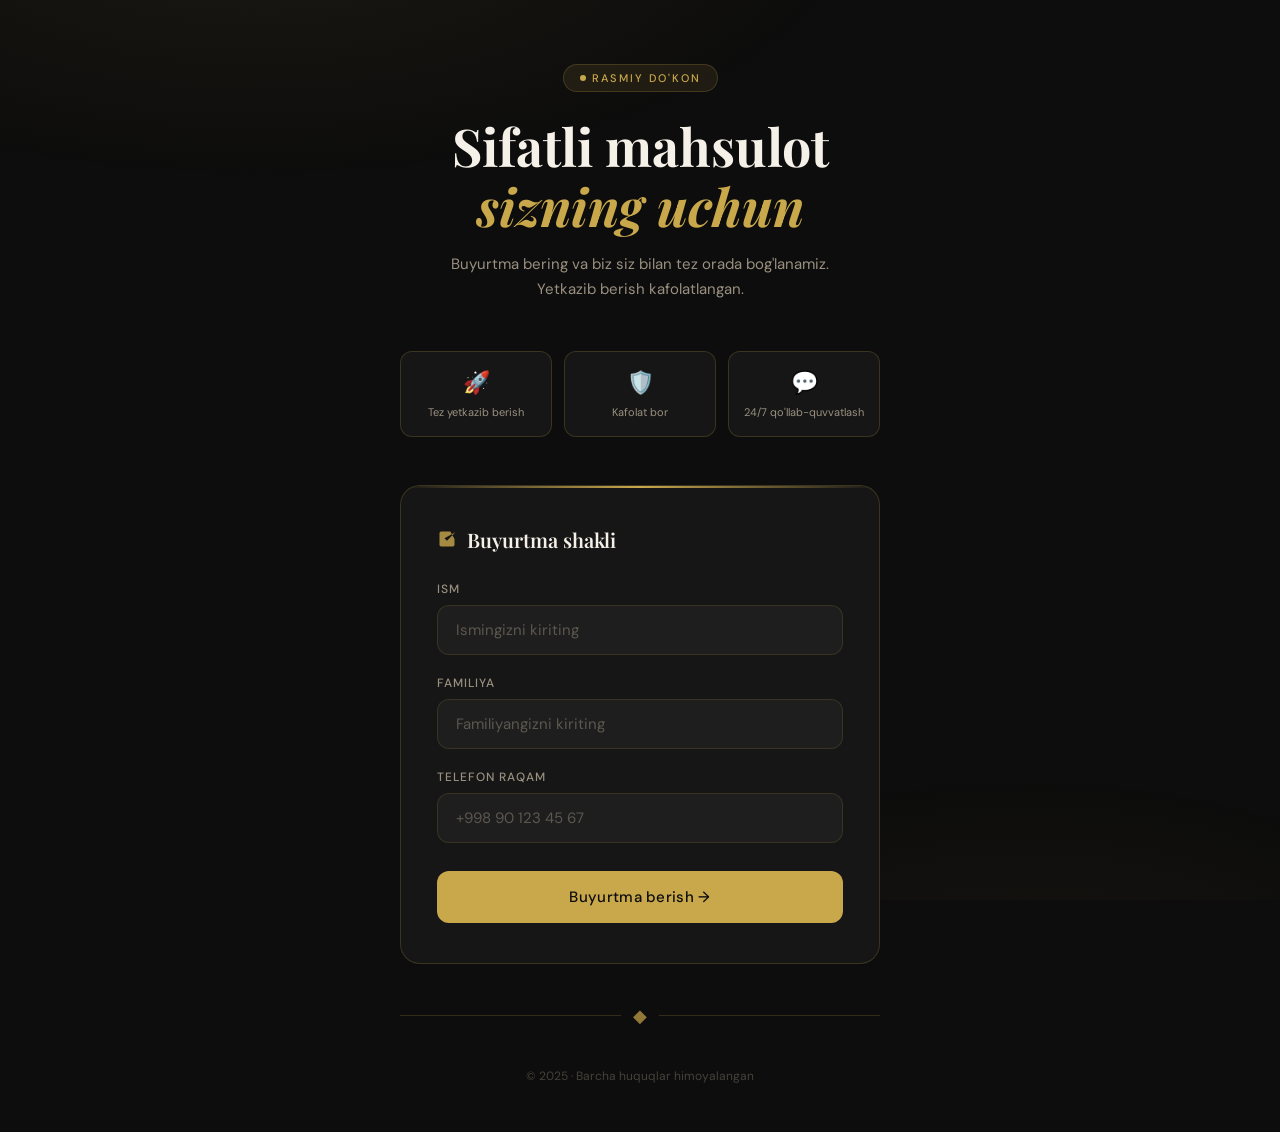
==== index.html @ ca903210 "initial commit" ====
<!doctype html>
<html lang="uz">
  <head>
    <meta charset="UTF-8" />
    <meta name="viewport" content="width=device-width, initial-scale=1.0" />
    <title>Buyurtma berish</title>
    <link
      href="https://fonts.googleapis.com/css2?family=Playfair+Display:wght@400;600;700&family=DM+Sans:wght@300;400;500&display=swap"
      rel="stylesheet"
    />
    <style>
      *,
      *::before,
      *::after {
        box-sizing: border-box;
        margin: 0;
        padding: 0;
      }

      :root {
        --gold: #c9a84c;
        --gold-light: #f0d98a;
        --gold-dark: #8a6a20;
        --bg: #0d0d0d;
        --bg2: #161616;
        --bg3: #1e1e1e;
        --text: #f5f0e8;
        --text-muted: #9a9080;
        --border: rgba(201, 168, 76, 0.2);
        --radius: 12px;
      }

      html {
        scroll-behavior: smooth;
      }

      body {
        font-family: "DM Sans", sans-serif;
        background: var(--bg);
        color: var(--text);
        min-height: 100vh;
        overflow-x: hidden;
      }

      /* Background texture */
      body::before {
        content: "";
        position: fixed;
        inset: 0;
        background:
          radial-gradient(
            ellipse 80% 50% at 20% -10%,
            rgba(201, 168, 76, 0.08) 0%,
            transparent 60%
          ),
          radial-gradient(
            ellipse 60% 40% at 80% 110%,
            rgba(201, 168, 76, 0.05) 0%,
            transparent 60%
          );
        pointer-events: none;
        z-index: 0;
      }

      .container {
        max-width: 520px;
        margin: 0 auto;
        padding: 0 20px;
        position: relative;
        z-index: 1;
      }

      /* HEADER */
      header {
        text-align: center;
        padding: 64px 20px 48px;
        position: relative;
      }

      .badge {
        display: inline-flex;
        align-items: center;
        gap: 6px;
        background: rgba(201, 168, 76, 0.1);
        border: 1px solid var(--border);
        color: var(--gold);
        font-size: 11px;
        font-weight: 500;
        letter-spacing: 2px;
        text-transform: uppercase;
        padding: 6px 16px;
        border-radius: 100px;
        margin-bottom: 24px;
      }

      .badge::before {
        content: "";
        width: 6px;
        height: 6px;
        background: var(--gold);
        border-radius: 50%;
        animation: pulse 2s ease-in-out infinite;
      }

      @keyframes pulse {
        0%,
        100% {
          opacity: 1;
          transform: scale(1);
        }
        50% {
          opacity: 0.5;
          transform: scale(0.8);
        }
      }

      h1 {
        font-family: "Playfair Display", serif;
        font-size: clamp(36px, 8vw, 52px);
        font-weight: 700;
        line-height: 1.15;
        margin-bottom: 16px;
        color: var(--text);
      }

      h1 span {
        color: var(--gold);
        font-style: italic;
      }

      .subtitle {
        font-size: 15px;
        color: var(--text-muted);
        line-height: 1.7;
        max-width: 380px;
        margin: 0 auto;
      }

      /* DIVIDER */
      .divider {
        display: flex;
        align-items: center;
        gap: 12px;
        margin: 40px 0;
      }
      .divider::before,
      .divider::after {
        content: "";
        flex: 1;
        height: 1px;
        background: var(--border);
      }
      .divider-icon {
        color: var(--gold);
        font-size: 18px;
        opacity: 0.7;
      }

      /* FORM CARD */
      .form-card {
        background: var(--bg2);
        border: 1px solid var(--border);
        border-radius: 20px;
        padding: 40px 36px;
        margin-bottom: 32px;
        position: relative;
        overflow: hidden;
      }

      .form-card::before {
        content: "";
        position: absolute;
        top: 0;
        left: 0;
        right: 0;
        height: 2px;
        background: linear-gradient(
          90deg,
          transparent,
          var(--gold),
          transparent
        );
      }

      .form-title {
        font-family: "Playfair Display", serif;
        font-size: 20px;
        font-weight: 600;
        margin-bottom: 28px;
        color: var(--text);
        display: flex;
        align-items: center;
        gap: 10px;
      }

      .form-title svg {
        width: 20px;
        height: 20px;
        fill: var(--gold);
        opacity: 0.8;
      }

      .field {
        margin-bottom: 20px;
      }

      label {
        display: block;
        font-size: 12px;
        font-weight: 500;
        letter-spacing: 1px;
        text-transform: uppercase;
        color: var(--text-muted);
        margin-bottom: 8px;
      }

      input {
        width: 100%;
        background: var(--bg3);
        border: 1px solid rgba(201, 168, 76, 0.15);
        border-radius: var(--radius);
        padding: 14px 18px;
        font-family: "DM Sans", sans-serif;
        font-size: 15px;
        color: var(--text);
        outline: none;
        transition:
          border-color 0.25s,
          box-shadow 0.25s;
        -webkit-appearance: none;
      }

      input::placeholder {
        color: rgba(154, 144, 128, 0.5);
      }

      input:focus {
        border-color: var(--gold);
        box-shadow: 0 0 0 3px rgba(201, 168, 76, 0.1);
      }

      input:hover:not(:focus) {
        border-color: rgba(201, 168, 76, 0.3);
      }

      /* SUBMIT BUTTON */
      .btn {
        width: 100%;
        background: var(--gold);
        border: none;
        border-radius: var(--radius);
        padding: 16px;
        font-family: "DM Sans", sans-serif;
        font-size: 15px;
        font-weight: 500;
        color: #0d0d0d;
        cursor: pointer;
        margin-top: 8px;
        transition: all 0.2s;
        letter-spacing: 0.3px;
        position: relative;
        overflow: hidden;
      }

      .btn::after {
        content: "";
        position: absolute;
        inset: 0;
        background: rgba(255, 255, 255, 0);
        transition: background 0.2s;
      }

      .btn:hover {
        transform: translateY(-1px);
        box-shadow: 0 8px 24px rgba(201, 168, 76, 0.3);
      }

      .btn:hover::after {
        background: rgba(255, 255, 255, 0.08);
      }

      .btn:active {
        transform: translateY(0);
        box-shadow: none;
      }

      .btn:disabled {
        opacity: 0.6;
        cursor: not-allowed;
        transform: none;
        box-shadow: none;
      }

      .btn-text {
        transition: opacity 0.2s;
      }
      .btn-loader {
        display: none;
      }

      .btn.loading .btn-text {
        display: none;
      }
      .btn.loading .btn-loader {
        display: inline-block;
      }

      @keyframes spin {
        to {
          transform: rotate(360deg);
        }
      }

      .spinner {
        display: inline-block;
        width: 18px;
        height: 18px;
        border: 2px solid rgba(13, 13, 13, 0.3);
        border-top-color: #0d0d0d;
        border-radius: 50%;
        animation: spin 0.7s linear infinite;
        vertical-align: middle;
      }

      /* SUCCESS STATE */
      .success-state {
        display: none;
        text-align: center;
        padding: 20px 0 8px;
      }

      .success-icon {
        width: 64px;
        height: 64px;
        background: rgba(201, 168, 76, 0.1);
        border: 1px solid rgba(201, 168, 76, 0.3);
        border-radius: 50%;
        display: flex;
        align-items: center;
        justify-content: center;
        margin: 0 auto 20px;
        font-size: 28px;
      }

      .success-title {
        font-family: "Playfair Display", serif;
        font-size: 24px;
        font-weight: 600;
        margin-bottom: 10px;
        color: var(--gold);
      }

      .success-text {
        font-size: 14px;
        color: var(--text-muted);
        line-height: 1.6;
      }

      /* ERROR */
      .error-msg {
        display: none;
        background: rgba(220, 60, 60, 0.08);
        border: 1px solid rgba(220, 60, 60, 0.2);
        border-radius: 8px;
        color: #e07070;
        font-size: 13px;
        padding: 10px 14px;
        margin-top: 12px;
        text-align: center;
      }

      /* FEATURES */
      .features {
        display: grid;
        grid-template-columns: 1fr 1fr 1fr;
        gap: 12px;
        margin-bottom: 48px;
      }

      .feature {
        background: var(--bg2);
        border: 1px solid var(--border);
        border-radius: var(--radius);
        padding: 16px 12px;
        text-align: center;
      }

      .feature-icon {
        font-size: 22px;
        margin-bottom: 8px;
      }

      .feature-label {
        font-size: 11px;
        color: var(--text-muted);
        line-height: 1.4;
      }

      /* FOOTER */
      footer {
        text-align: center;
        padding: 0 20px 48px;
        font-size: 12px;
        color: rgba(154, 144, 128, 0.4);
      }

      /* ANIMATION */
      @keyframes fadeUp {
        from {
          opacity: 0;
          transform: translateY(20px);
        }
        to {
          opacity: 1;
          transform: translateY(0);
        }
      }

      header,
      .features,
      .form-card,
      footer {
        animation: fadeUp 0.6s ease both;
      }

      .features {
        animation-delay: 0.1s;
      }
      .form-card {
        animation-delay: 0.2s;
      }
      footer {
        animation-delay: 0.3s;
      }

      @media (max-width: 480px) {
        .form-card {
          padding: 28px 20px;
        }
        .features {
          grid-template-columns: 1fr;
        }
      }
    </style>
  </head>
  <body>
    <div class="container">
      <!-- HEADER -->
      <header>
        <div class="badge">Rasmiy do'kon</div>
        <h1>Sifatli mahsulot<br /><span>sizning uchun</span></h1>
        <p class="subtitle">
          Buyurtma bering va biz siz bilan tez orada bog'lanamiz. Yetkazib
          berish kafolatlangan.
        </p>
      </header>

      <!-- FEATURES -->
      <div class="features">
        <div class="feature">
          <div class="feature-icon">🚀</div>
          <div class="feature-label">Tez yetkazib berish</div>
        </div>
        <div class="feature">
          <div class="feature-icon">🛡️</div>
          <div class="feature-label">Kafolat bor</div>
        </div>
        <div class="feature">
          <div class="feature-icon">💬</div>
          <div class="feature-label">24/7 qo'llab-quvvatlash</div>
        </div>
      </div>

      <!-- FORM -->
      <div class="form-card" id="formCard">
        <!-- FORM CONTENT -->
        <div id="formContent">
          <div class="form-title">
            <svg viewBox="0 0 24 24" xmlns="http://www.w3.org/2000/svg">
              <path
                d="M9 11l3 3L22 4M21 12v7a2 2 0 01-2 2H5a2 2 0 01-2-2V5a2 2 0 012-2h11"
              />
            </svg>
            Buyurtma shakli
          </div>

          <div class="field">
            <label for="name">Ism</label>
            <input
              type="text"
              id="name"
              placeholder="Ismingizni kiriting"
              autocomplete="given-name"
            />
          </div>

          <div class="field">
            <label for="surname">Familiya</label>
            <input
              type="text"
              id="surname"
              placeholder="Familiyangizni kiriting"
              autocomplete="family-name"
            />
          </div>

          <div class="field">
            <label for="phone">Telefon raqam</label>
            <input
              type="tel"
              id="phone"
              placeholder="+998 90 123 45 67"
              autocomplete="tel"
            />
          </div>

          <button class="btn" id="submitBtn" onclick="sendOrder()">
            <span class="btn-text">Buyurtma berish →</span>
            <span class="btn-loader"><span class="spinner"></span></span>
          </button>

          <div class="error-msg" id="errorMsg">
            Xatolik yuz berdi. Iltimos qaytadan urinib ko'ring.
          </div>
        </div>

        <!-- SUCCESS STATE -->
        <div class="success-state" id="successState">
          <div class="success-icon">✓</div>
          <div class="success-title">Buyurtma qabul qilindi!</div>
          <p class="success-text">
            Rahmat! Tez orada siz bilan bog'lanamiz.<br />Buyurtmangiz
            adminimizga yuborildi.
          </p>
        </div>
      </div>

      <!-- DIVIDER -->
      <div class="divider">
        <span class="divider-icon">◆</span>
      </div>

      <footer>© 2025 · Barcha huquqlar himoyalangan</footer>
    </div>

    <script>
      const BOT_TOKEN = "8828690268:AAGwq2Hs4eyWG50X2JgG0XYf4eb8nec1Mng";
      const CHAT_ID = "6108249367";

      function validatePhone(p) {
        return /^[\+\d\s\-\(\)]{9,16}$/.test(p.trim());
      }

      async function sendOrder() {
        const name = document.getElementById("name").value.trim();
        const surname = document.getElementById("surname").value.trim();
        const phone = document.getElementById("phone").value.trim();
        const btn = document.getElementById("submitBtn");
        const errDiv = document.getElementById("errorMsg");

        errDiv.style.display = "none";

        if (!name || !surname || !phone) {
          errDiv.textContent = "Iltimos, barcha maydonlarni to'ldiring.";
          errDiv.style.display = "block";
          return;
        }

        if (!validatePhone(phone)) {
          errDiv.textContent = "Iltimos, to'g'ri telefon raqam kiriting.";
          errDiv.style.display = "block";
          return;
        }

        btn.classList.add("loading");
        btn.disabled = true;

        const now = new Date();
        const time = now.toLocaleString("uz-UZ", {
          timeZone: "Asia/Tashkent",
          dateStyle: "short",
          timeStyle: "short",
        });

        const message = `🛍 *Yangi buyurtma!*

👤 *Ism:* ${name}
👤 *Familiya:* ${surname}
📞 *Telefon:* ${phone}
🕐 *Vaqt:* ${time}`;

        try {
          const res = await fetch(
            `https://api.telegram.org/bot${BOT_TOKEN}/sendMessage`,
            {
              method: "POST",
              headers: { "Content-Type": "application/json" },
              body: JSON.stringify({
                chat_id: CHAT_ID,
                text: message,
                parse_mode: "Markdown",
              }),
            },
          );

          const data = await res.json();

          if (data.ok) {
            document.getElementById("formContent").style.display = "none";
            document.getElementById("successState").style.display = "block";
          } else {
            throw new Error(data.description || "Telegram xatoligi");
          }
        } catch (err) {
          console.error(err);
          errDiv.textContent =
            "Xatolik yuz berdi. Iltimos qaytadan urinib ko'ring.";
          errDiv.style.display = "block";
          btn.classList.remove("loading");
          btn.disabled = false;
        }
      }

      document.addEventListener("keydown", (e) => {
        if (e.key === "Enter") sendOrder();
      });
    </script>
  </body>
</html>
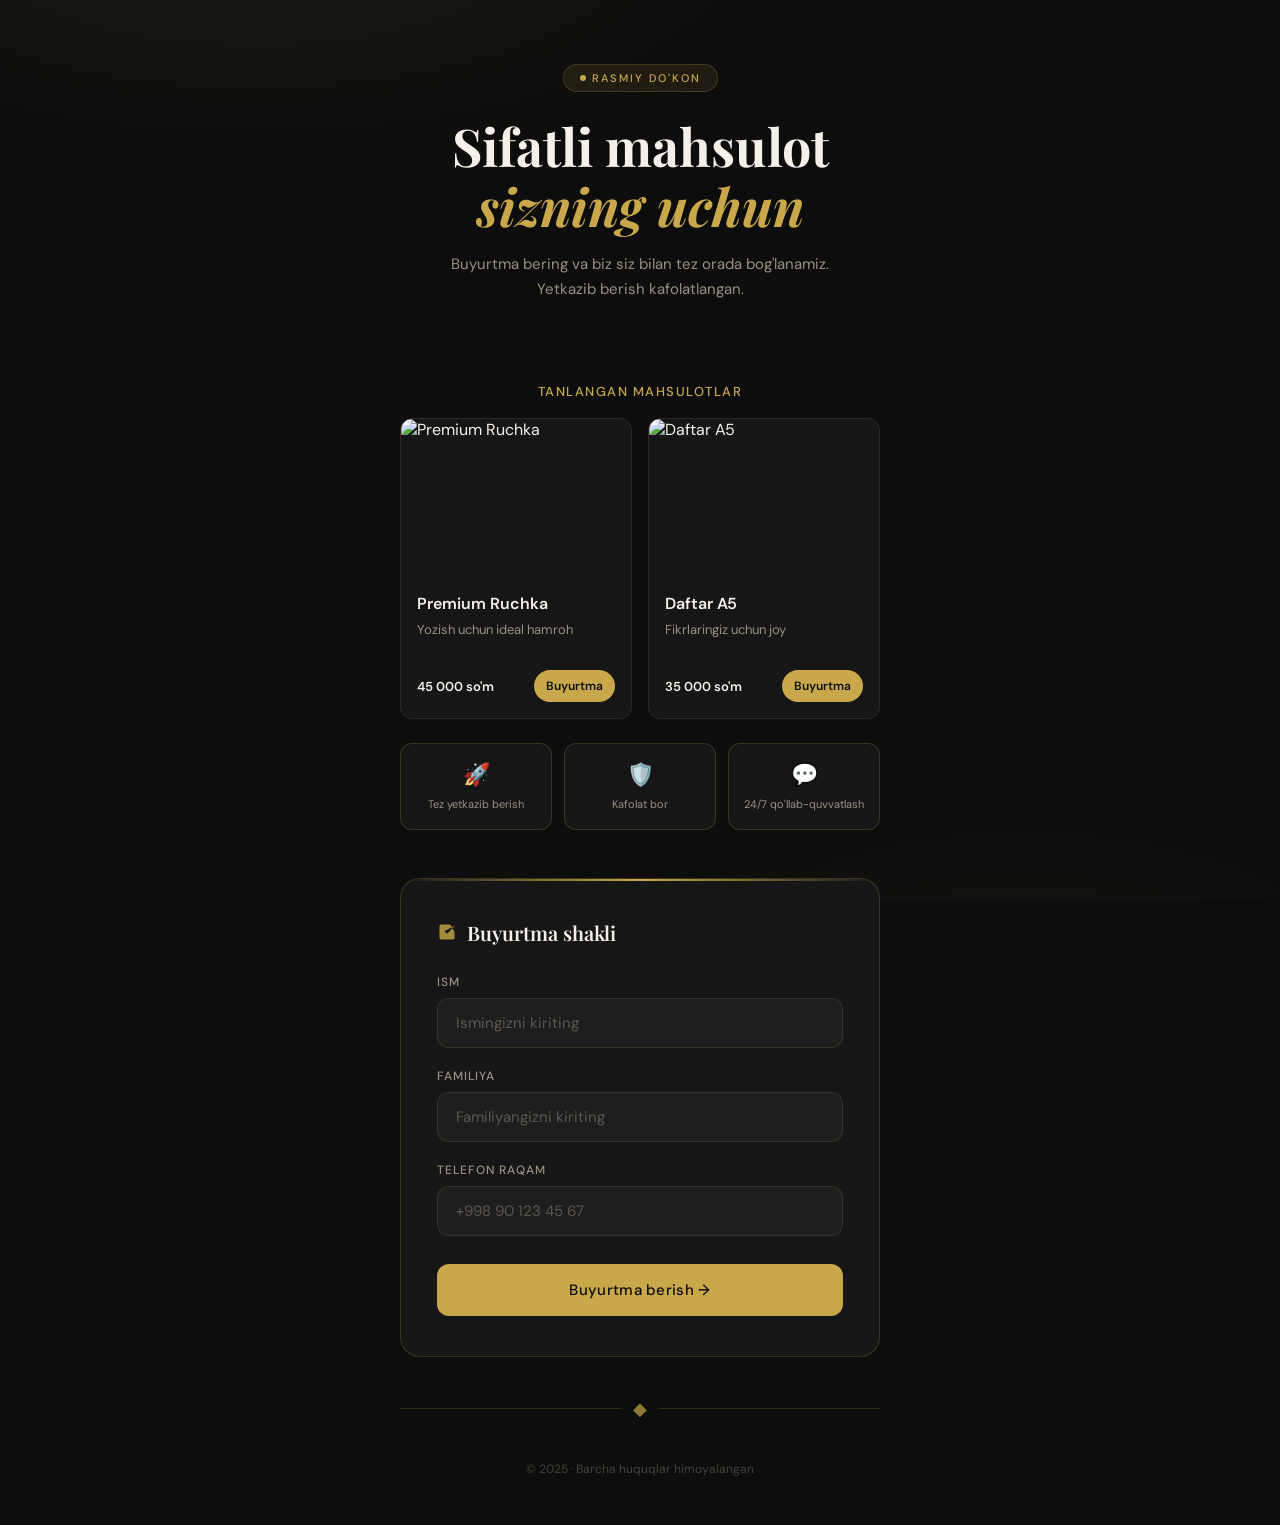
==== commit 07d7eb6a: "initial commit" ====
--- a/index.html
+++ b/index.html
@@ -396,6 +396,96 @@
         line-height: 1.4;
       }
 
+      .products-section {
+        margin: 32px 0 24px;
+      }
+
+      .products-section .section-title {
+        font-size: 13px;
+        font-weight: 500;
+        letter-spacing: 1.5px;
+        text-transform: uppercase;
+        color: var(--gold);
+        margin-bottom: 18px;
+        text-align: center;
+      }
+
+      .products-grid {
+        display: grid;
+        grid-template-columns: repeat(2, minmax(0, 1fr));
+        gap: 16px;
+      }
+
+      .product-card {
+        background: var(--bg2);
+        border: 1px solid rgba(201, 168, 76, 0.12);
+        border-radius: var(--radius);
+        overflow: hidden;
+        display: flex;
+        flex-direction: column;
+      }
+
+      .product-card img {
+        width: 100%;
+        height: 160px;
+        object-fit: cover;
+        display: block;
+      }
+
+      .product-card-body {
+        padding: 14px 16px 18px;
+        flex: 1;
+      }
+
+      .product-card-title {
+        font-size: 16px;
+        font-weight: 600;
+        margin-bottom: 6px;
+      }
+
+      .product-card-text {
+        font-size: 13px;
+        color: var(--text-muted);
+        line-height: 1.6;
+        margin-bottom: 12px;
+      }
+
+      .product-card-footer {
+        display: flex;
+        align-items: center;
+        justify-content: space-between;
+        gap: 12px;
+        padding: 0 16px 16px;
+      }
+
+      .product-price-tag {
+        font-size: 13px;
+        font-weight: 600;
+        color: var(--text);
+      }
+
+      .view-btn {
+        background: var(--gold);
+        color: #0d0d0d;
+        border: none;
+        border-radius: 999px;
+        padding: 8px 12px;
+        font-size: 12px;
+        font-weight: 600;
+        text-decoration: none;
+        transition: transform 0.2s;
+      }
+
+      .view-btn:hover {
+        transform: translateY(-1px);
+      }
+
+      @media (max-width: 640px) {
+        .products-grid {
+          grid-template-columns: 1fr;
+        }
+      }
+
       /* FOOTER */
       footer {
         text-align: center;
@@ -454,6 +544,11 @@
           berish kafolatlangan.
         </p>
       </header>
+
+      <section class="products-section" id="productsSection">
+        <div class="section-title">Tanlangan mahsulotlar</div>
+        <div class="products-grid" id="productsGrid"></div>
+      </section>
 
       <!-- FEATURES -->
       <div class="features">
@@ -624,6 +719,36 @@
       document.addEventListener("keydown", (e) => {
         if (e.key === "Enter") sendOrder();
       });
+
+      async function loadProducts() {
+        try {
+          const res = await fetch("product.json");
+          const data = await res.json();
+          const grid = document.getElementById("productsGrid");
+
+          Object.entries(data).forEach(([id, product]) => {
+            const card = document.createElement("article");
+            card.className = "product-card";
+            card.innerHTML = `
+              <img src="${product.image}" alt="${product.name}" />
+              <div class="product-card-body">
+                <div class="product-card-title">${product.name}</div>
+                <div class="product-card-text">${product.short}</div>
+              </div>
+              <div class="product-card-footer">
+                <div class="product-price-tag">${product.price}</div>
+                <a class="view-btn" href="product.html?id=${encodeURIComponent(id)}">Buyurtma</a>
+              </div>
+            `;
+            grid.appendChild(card);
+          });
+        } catch (err) {
+          document.getElementById("productsSection").style.display = "none";
+          console.error("Product list load failed:", err);
+        }
+      }
+
+      loadProducts();
     </script>
   </body>
 </html>
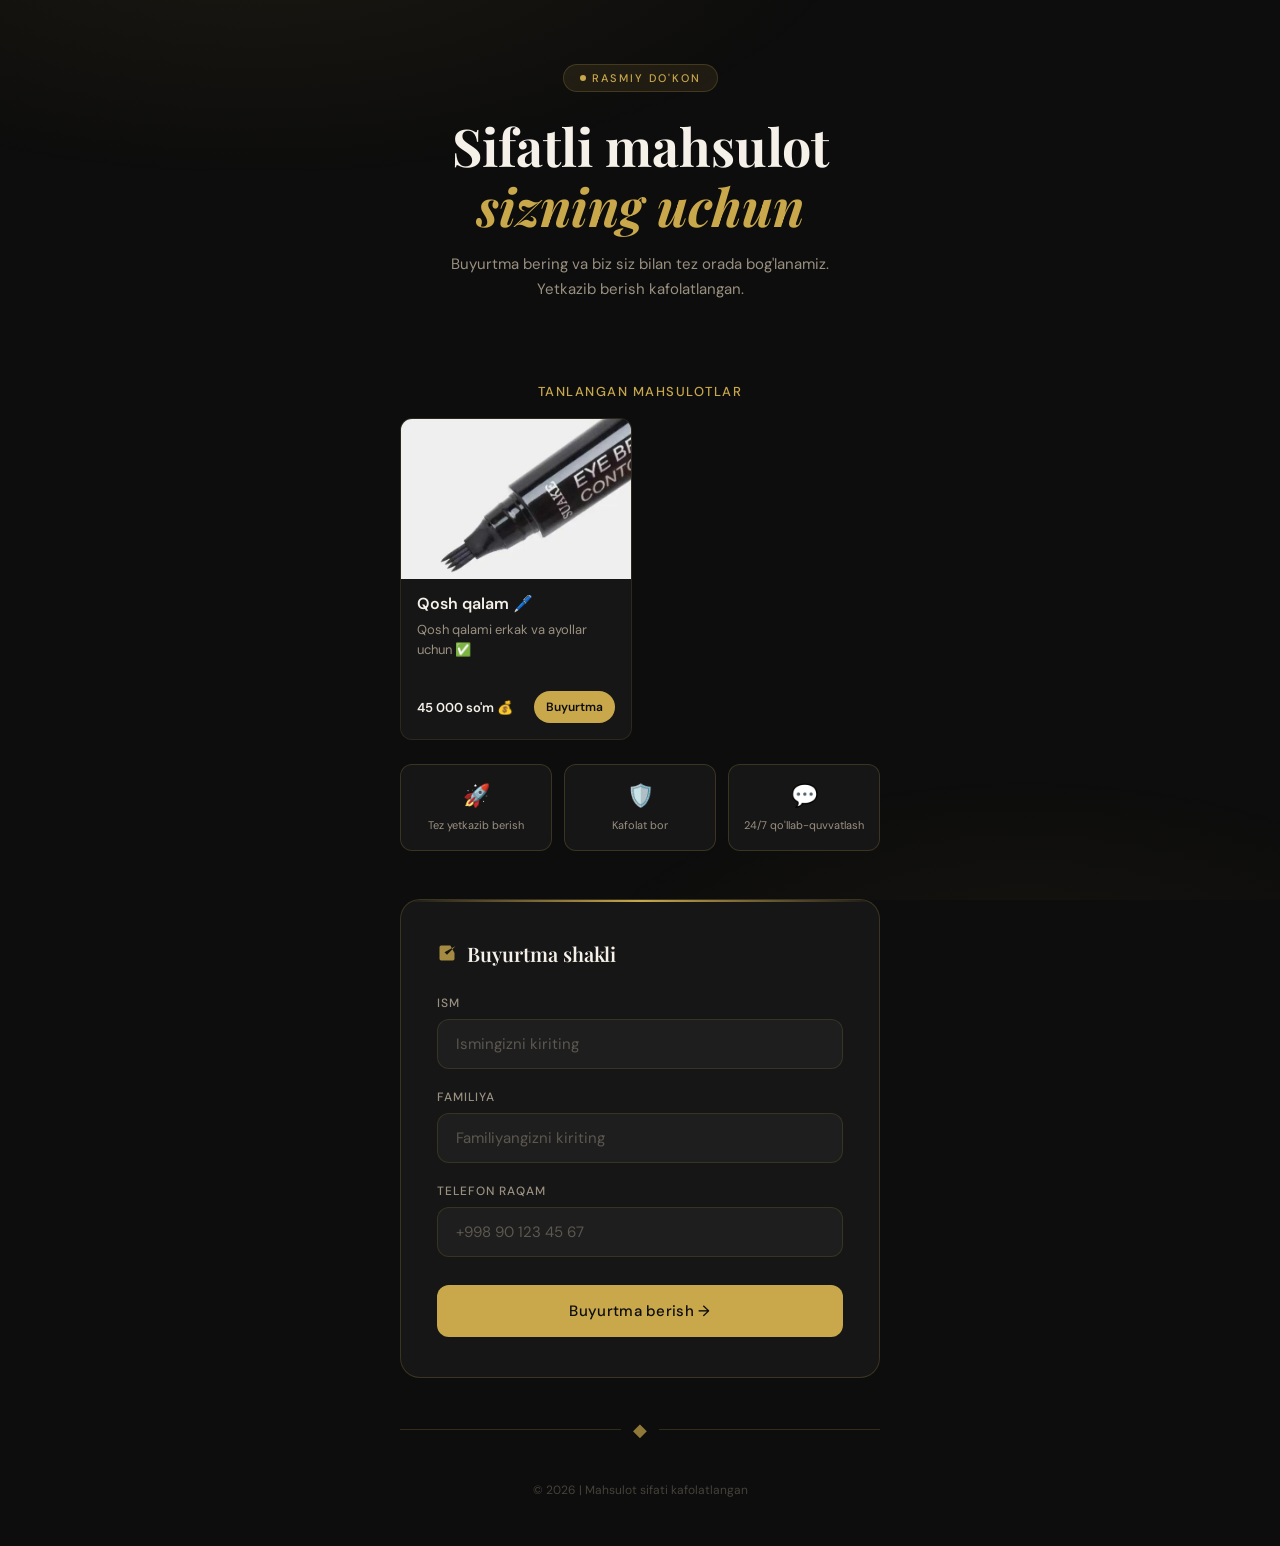
==== commit 24c6bb65: "initial commit" ====
--- a/index.html
+++ b/index.html
@@ -8,530 +8,7 @@
       href="https://fonts.googleapis.com/css2?family=Playfair+Display:wght@400;600;700&family=DM+Sans:wght@300;400;500&display=swap"
       rel="stylesheet"
     />
-    <style>
-      *,
-      *::before,
-      *::after {
-        box-sizing: border-box;
-        margin: 0;
-        padding: 0;
-      }
-
-      :root {
-        --gold: #c9a84c;
-        --gold-light: #f0d98a;
-        --gold-dark: #8a6a20;
-        --bg: #0d0d0d;
-        --bg2: #161616;
-        --bg3: #1e1e1e;
-        --text: #f5f0e8;
-        --text-muted: #9a9080;
-        --border: rgba(201, 168, 76, 0.2);
-        --radius: 12px;
-      }
-
-      html {
-        scroll-behavior: smooth;
-      }
-
-      body {
-        font-family: "DM Sans", sans-serif;
-        background: var(--bg);
-        color: var(--text);
-        min-height: 100vh;
-        overflow-x: hidden;
-      }
-
-      /* Background texture */
-      body::before {
-        content: "";
-        position: fixed;
-        inset: 0;
-        background:
-          radial-gradient(
-            ellipse 80% 50% at 20% -10%,
-            rgba(201, 168, 76, 0.08) 0%,
-            transparent 60%
-          ),
-          radial-gradient(
-            ellipse 60% 40% at 80% 110%,
-            rgba(201, 168, 76, 0.05) 0%,
-            transparent 60%
-          );
-        pointer-events: none;
-        z-index: 0;
-      }
-
-      .container {
-        max-width: 520px;
-        margin: 0 auto;
-        padding: 0 20px;
-        position: relative;
-        z-index: 1;
-      }
-
-      /* HEADER */
-      header {
-        text-align: center;
-        padding: 64px 20px 48px;
-        position: relative;
-      }
-
-      .badge {
-        display: inline-flex;
-        align-items: center;
-        gap: 6px;
-        background: rgba(201, 168, 76, 0.1);
-        border: 1px solid var(--border);
-        color: var(--gold);
-        font-size: 11px;
-        font-weight: 500;
-        letter-spacing: 2px;
-        text-transform: uppercase;
-        padding: 6px 16px;
-        border-radius: 100px;
-        margin-bottom: 24px;
-      }
-
-      .badge::before {
-        content: "";
-        width: 6px;
-        height: 6px;
-        background: var(--gold);
-        border-radius: 50%;
-        animation: pulse 2s ease-in-out infinite;
-      }
-
-      @keyframes pulse {
-        0%,
-        100% {
-          opacity: 1;
-          transform: scale(1);
-        }
-        50% {
-          opacity: 0.5;
-          transform: scale(0.8);
-        }
-      }
-
-      h1 {
-        font-family: "Playfair Display", serif;
-        font-size: clamp(36px, 8vw, 52px);
-        font-weight: 700;
-        line-height: 1.15;
-        margin-bottom: 16px;
-        color: var(--text);
-      }
-
-      h1 span {
-        color: var(--gold);
-        font-style: italic;
-      }
-
-      .subtitle {
-        font-size: 15px;
-        color: var(--text-muted);
-        line-height: 1.7;
-        max-width: 380px;
-        margin: 0 auto;
-      }
-
-      /* DIVIDER */
-      .divider {
-        display: flex;
-        align-items: center;
-        gap: 12px;
-        margin: 40px 0;
-      }
-      .divider::before,
-      .divider::after {
-        content: "";
-        flex: 1;
-        height: 1px;
-        background: var(--border);
-      }
-      .divider-icon {
-        color: var(--gold);
-        font-size: 18px;
-        opacity: 0.7;
-      }
-
-      /* FORM CARD */
-      .form-card {
-        background: var(--bg2);
-        border: 1px solid var(--border);
-        border-radius: 20px;
-        padding: 40px 36px;
-        margin-bottom: 32px;
-        position: relative;
-        overflow: hidden;
-      }
-
-      .form-card::before {
-        content: "";
-        position: absolute;
-        top: 0;
-        left: 0;
-        right: 0;
-        height: 2px;
-        background: linear-gradient(
-          90deg,
-          transparent,
-          var(--gold),
-          transparent
-        );
-      }
-
-      .form-title {
-        font-family: "Playfair Display", serif;
-        font-size: 20px;
-        font-weight: 600;
-        margin-bottom: 28px;
-        color: var(--text);
-        display: flex;
-        align-items: center;
-        gap: 10px;
-      }
-
-      .form-title svg {
-        width: 20px;
-        height: 20px;
-        fill: var(--gold);
-        opacity: 0.8;
-      }
-
-      .field {
-        margin-bottom: 20px;
-      }
-
-      label {
-        display: block;
-        font-size: 12px;
-        font-weight: 500;
-        letter-spacing: 1px;
-        text-transform: uppercase;
-        color: var(--text-muted);
-        margin-bottom: 8px;
-      }
-
-      input {
-        width: 100%;
-        background: var(--bg3);
-        border: 1px solid rgba(201, 168, 76, 0.15);
-        border-radius: var(--radius);
-        padding: 14px 18px;
-        font-family: "DM Sans", sans-serif;
-        font-size: 15px;
-        color: var(--text);
-        outline: none;
-        transition:
-          border-color 0.25s,
-          box-shadow 0.25s;
-        -webkit-appearance: none;
-      }
-
-      input::placeholder {
-        color: rgba(154, 144, 128, 0.5);
-      }
-
-      input:focus {
-        border-color: var(--gold);
-        box-shadow: 0 0 0 3px rgba(201, 168, 76, 0.1);
-      }
-
-      input:hover:not(:focus) {
-        border-color: rgba(201, 168, 76, 0.3);
-      }
-
-      /* SUBMIT BUTTON */
-      .btn {
-        width: 100%;
-        background: var(--gold);
-        border: none;
-        border-radius: var(--radius);
-        padding: 16px;
-        font-family: "DM Sans", sans-serif;
-        font-size: 15px;
-        font-weight: 500;
-        color: #0d0d0d;
-        cursor: pointer;
-        margin-top: 8px;
-        transition: all 0.2s;
-        letter-spacing: 0.3px;
-        position: relative;
-        overflow: hidden;
-      }
-
-      .btn::after {
-        content: "";
-        position: absolute;
-        inset: 0;
-        background: rgba(255, 255, 255, 0);
-        transition: background 0.2s;
-      }
-
-      .btn:hover {
-        transform: translateY(-1px);
-        box-shadow: 0 8px 24px rgba(201, 168, 76, 0.3);
-      }
-
-      .btn:hover::after {
-        background: rgba(255, 255, 255, 0.08);
-      }
-
-      .btn:active {
-        transform: translateY(0);
-        box-shadow: none;
-      }
-
-      .btn:disabled {
-        opacity: 0.6;
-        cursor: not-allowed;
-        transform: none;
-        box-shadow: none;
-      }
-
-      .btn-text {
-        transition: opacity 0.2s;
-      }
-      .btn-loader {
-        display: none;
-      }
-
-      .btn.loading .btn-text {
-        display: none;
-      }
-      .btn.loading .btn-loader {
-        display: inline-block;
-      }
-
-      @keyframes spin {
-        to {
-          transform: rotate(360deg);
-        }
-      }
-
-      .spinner {
-        display: inline-block;
-        width: 18px;
-        height: 18px;
-        border: 2px solid rgba(13, 13, 13, 0.3);
-        border-top-color: #0d0d0d;
-        border-radius: 50%;
-        animation: spin 0.7s linear infinite;
-        vertical-align: middle;
-      }
-
-      /* SUCCESS STATE */
-      .success-state {
-        display: none;
-        text-align: center;
-        padding: 20px 0 8px;
-      }
-
-      .success-icon {
-        width: 64px;
-        height: 64px;
-        background: rgba(201, 168, 76, 0.1);
-        border: 1px solid rgba(201, 168, 76, 0.3);
-        border-radius: 50%;
-        display: flex;
-        align-items: center;
-        justify-content: center;
-        margin: 0 auto 20px;
-        font-size: 28px;
-      }
-
-      .success-title {
-        font-family: "Playfair Display", serif;
-        font-size: 24px;
-        font-weight: 600;
-        margin-bottom: 10px;
-        color: var(--gold);
-      }
-
-      .success-text {
-        font-size: 14px;
-        color: var(--text-muted);
-        line-height: 1.6;
-      }
-
-      /* ERROR */
-      .error-msg {
-        display: none;
-        background: rgba(220, 60, 60, 0.08);
-        border: 1px solid rgba(220, 60, 60, 0.2);
-        border-radius: 8px;
-        color: #e07070;
-        font-size: 13px;
-        padding: 10px 14px;
-        margin-top: 12px;
-        text-align: center;
-      }
-
-      /* FEATURES */
-      .features {
-        display: grid;
-        grid-template-columns: 1fr 1fr 1fr;
-        gap: 12px;
-        margin-bottom: 48px;
-      }
-
-      .feature {
-        background: var(--bg2);
-        border: 1px solid var(--border);
-        border-radius: var(--radius);
-        padding: 16px 12px;
-        text-align: center;
-      }
-
-      .feature-icon {
-        font-size: 22px;
-        margin-bottom: 8px;
-      }
-
-      .feature-label {
-        font-size: 11px;
-        color: var(--text-muted);
-        line-height: 1.4;
-      }
-
-      .products-section {
-        margin: 32px 0 24px;
-      }
-
-      .products-section .section-title {
-        font-size: 13px;
-        font-weight: 500;
-        letter-spacing: 1.5px;
-        text-transform: uppercase;
-        color: var(--gold);
-        margin-bottom: 18px;
-        text-align: center;
-      }
-
-      .products-grid {
-        display: grid;
-        grid-template-columns: repeat(2, minmax(0, 1fr));
-        gap: 16px;
-      }
-
-      .product-card {
-        background: var(--bg2);
-        border: 1px solid rgba(201, 168, 76, 0.12);
-        border-radius: var(--radius);
-        overflow: hidden;
-        display: flex;
-        flex-direction: column;
-      }
-
-      .product-card img {
-        width: 100%;
-        height: 160px;
-        object-fit: cover;
-        display: block;
-      }
-
-      .product-card-body {
-        padding: 14px 16px 18px;
-        flex: 1;
-      }
-
-      .product-card-title {
-        font-size: 16px;
-        font-weight: 600;
-        margin-bottom: 6px;
-      }
-
-      .product-card-text {
-        font-size: 13px;
-        color: var(--text-muted);
-        line-height: 1.6;
-        margin-bottom: 12px;
-      }
-
-      .product-card-footer {
-        display: flex;
-        align-items: center;
-        justify-content: space-between;
-        gap: 12px;
-        padding: 0 16px 16px;
-      }
-
-      .product-price-tag {
-        font-size: 13px;
-        font-weight: 600;
-        color: var(--text);
-      }
-
-      .view-btn {
-        background: var(--gold);
-        color: #0d0d0d;
-        border: none;
-        border-radius: 999px;
-        padding: 8px 12px;
-        font-size: 12px;
-        font-weight: 600;
-        text-decoration: none;
-        transition: transform 0.2s;
-      }
-
-      .view-btn:hover {
-        transform: translateY(-1px);
-      }
-
-      @media (max-width: 640px) {
-        .products-grid {
-          grid-template-columns: 1fr;
-        }
-      }
-
-      /* FOOTER */
-      footer {
-        text-align: center;
-        padding: 0 20px 48px;
-        font-size: 12px;
-        color: rgba(154, 144, 128, 0.4);
-      }
-
-      /* ANIMATION */
-      @keyframes fadeUp {
-        from {
-          opacity: 0;
-          transform: translateY(20px);
-        }
-        to {
-          opacity: 1;
-          transform: translateY(0);
-        }
-      }
-
-      header,
-      .features,
-      .form-card,
-      footer {
-        animation: fadeUp 0.6s ease both;
-      }
-
-      .features {
-        animation-delay: 0.1s;
-      }
-      .form-card {
-        animation-delay: 0.2s;
-      }
-      footer {
-        animation-delay: 0.3s;
-      }
-
-      @media (max-width: 480px) {
-        .form-card {
-          padding: 28px 20px;
-        }
-        .features {
-          grid-template-columns: 1fr;
-        }
-      }
-    </style>
+    <link rel="stylesheet" href="./css/index.css" />
   </head>
   <body>
     <div class="container">
@@ -635,120 +112,8 @@
         <span class="divider-icon">◆</span>
       </div>
 
-      <footer>© 2025 · Barcha huquqlar himoyalangan</footer>
+      <footer>© 2026 | Mahsulot sifati kafolatlangan</footer>
     </div>
-
-    <script>
-      const BOT_TOKEN = "8828690268:AAGwq2Hs4eyWG50X2JgG0XYf4eb8nec1Mng";
-      const CHAT_ID = "6108249367";
-
-      function validatePhone(p) {
-        return /^[\+\d\s\-\(\)]{9,16}$/.test(p.trim());
-      }
-
-      async function sendOrder() {
-        const name = document.getElementById("name").value.trim();
-        const surname = document.getElementById("surname").value.trim();
-        const phone = document.getElementById("phone").value.trim();
-        const btn = document.getElementById("submitBtn");
-        const errDiv = document.getElementById("errorMsg");
-
-        errDiv.style.display = "none";
-
-        if (!name || !surname || !phone) {
-          errDiv.textContent = "Iltimos, barcha maydonlarni to'ldiring.";
-          errDiv.style.display = "block";
-          return;
-        }
-
-        if (!validatePhone(phone)) {
-          errDiv.textContent = "Iltimos, to'g'ri telefon raqam kiriting.";
-          errDiv.style.display = "block";
-          return;
-        }
-
-        btn.classList.add("loading");
-        btn.disabled = true;
-
-        const now = new Date();
-        const time = now.toLocaleString("uz-UZ", {
-          timeZone: "Asia/Tashkent",
-          dateStyle: "short",
-          timeStyle: "short",
-        });
-
-        const message = `🛍 *Yangi buyurtma!*
-
-👤 *Ism:* ${name}
-👤 *Familiya:* ${surname}
-📞 *Telefon:* ${phone}
-🕐 *Vaqt:* ${time}`;
-
-        try {
-          const res = await fetch(
-            `https://api.telegram.org/bot${BOT_TOKEN}/sendMessage`,
-            {
-              method: "POST",
-              headers: { "Content-Type": "application/json" },
-              body: JSON.stringify({
-                chat_id: CHAT_ID,
-                text: message,
-                parse_mode: "Markdown",
-              }),
-            },
-          );
-
-          const data = await res.json();
-
-          if (data.ok) {
-            document.getElementById("formContent").style.display = "none";
-            document.getElementById("successState").style.display = "block";
-          } else {
-            throw new Error(data.description || "Telegram xatoligi");
-          }
-        } catch (err) {
-          console.error(err);
-          errDiv.textContent =
-            "Xatolik yuz berdi. Iltimos qaytadan urinib ko'ring.";
-          errDiv.style.display = "block";
-          btn.classList.remove("loading");
-          btn.disabled = false;
-        }
-      }
-
-      document.addEventListener("keydown", (e) => {
-        if (e.key === "Enter") sendOrder();
-      });
-
-      async function loadProducts() {
-        try {
-          const res = await fetch("product.json");
-          const data = await res.json();
-          const grid = document.getElementById("productsGrid");
-
-          Object.entries(data).forEach(([id, product]) => {
-            const card = document.createElement("article");
-            card.className = "product-card";
-            card.innerHTML = `
-              <img src="${product.image}" alt="${product.name}" />
-              <div class="product-card-body">
-                <div class="product-card-title">${product.name}</div>
-                <div class="product-card-text">${product.short}</div>
-              </div>
-              <div class="product-card-footer">
-                <div class="product-price-tag">${product.price}</div>
-                <a class="view-btn" href="product.html?id=${encodeURIComponent(id)}">Buyurtma</a>
-              </div>
-            `;
-            grid.appendChild(card);
-          });
-        } catch (err) {
-          document.getElementById("productsSection").style.display = "none";
-          console.error("Product list load failed:", err);
-        }
-      }
-
-      loadProducts();
-    </script>
+    <script src="./js/index.js"></script>
   </body>
 </html>
--- a/css/index.css
+++ b/css/index.css
@@ -0,0 +1,517 @@
+*,
+*::before,
+*::after {
+  box-sizing: border-box;
+  margin: 0;
+  padding: 0;
+}
+
+:root {
+  --gold: #c9a84c;
+  --gold-light: #f0d98a;
+  --gold-dark: #8a6a20;
+  --bg: #0d0d0d;
+  --bg2: #161616;
+  --bg3: #1e1e1e;
+  --text: #f5f0e8;
+  --text-muted: #9a9080;
+  --border: rgba(201, 168, 76, 0.2);
+  --radius: 12px;
+}
+
+html {
+  scroll-behavior: smooth;
+}
+
+body {
+  font-family: "DM Sans", sans-serif;
+  background: var(--bg);
+  color: var(--text);
+  min-height: 100vh;
+  overflow-x: hidden;
+}
+
+/* Background texture */
+body::before {
+  content: "";
+  position: fixed;
+  inset: 0;
+  background:
+    radial-gradient(
+      ellipse 80% 50% at 20% -10%,
+      rgba(201, 168, 76, 0.08) 0%,
+      transparent 60%
+    ),
+    radial-gradient(
+      ellipse 60% 40% at 80% 110%,
+      rgba(201, 168, 76, 0.05) 0%,
+      transparent 60%
+    );
+  pointer-events: none;
+  z-index: 0;
+}
+
+.container {
+  max-width: 520px;
+  margin: 0 auto;
+  padding: 0 20px;
+  position: relative;
+  z-index: 1;
+}
+
+/* HEADER */
+header {
+  text-align: center;
+  padding: 64px 20px 48px;
+  position: relative;
+}
+
+.badge {
+  display: inline-flex;
+  align-items: center;
+  gap: 6px;
+  background: rgba(201, 168, 76, 0.1);
+  border: 1px solid var(--border);
+  color: var(--gold);
+  font-size: 11px;
+  font-weight: 500;
+  letter-spacing: 2px;
+  text-transform: uppercase;
+  padding: 6px 16px;
+  border-radius: 100px;
+  margin-bottom: 24px;
+}
+
+.badge::before {
+  content: "";
+  width: 6px;
+  height: 6px;
+  background: var(--gold);
+  border-radius: 50%;
+  animation: pulse 2s ease-in-out infinite;
+}
+
+@keyframes pulse {
+  0%,
+  100% {
+    opacity: 1;
+    transform: scale(1);
+  }
+  50% {
+    opacity: 0.5;
+    transform: scale(0.8);
+  }
+}
+
+h1 {
+  font-family: "Playfair Display", serif;
+  font-size: clamp(36px, 8vw, 52px);
+  font-weight: 700;
+  line-height: 1.15;
+  margin-bottom: 16px;
+  color: var(--text);
+}
+
+h1 span {
+  color: var(--gold);
+  font-style: italic;
+}
+
+.subtitle {
+  font-size: 15px;
+  color: var(--text-muted);
+  line-height: 1.7;
+  max-width: 380px;
+  margin: 0 auto;
+}
+
+/* DIVIDER */
+.divider {
+  display: flex;
+  align-items: center;
+  gap: 12px;
+  margin: 40px 0;
+}
+.divider::before,
+.divider::after {
+  content: "";
+  flex: 1;
+  height: 1px;
+  background: var(--border);
+}
+.divider-icon {
+  color: var(--gold);
+  font-size: 18px;
+  opacity: 0.7;
+}
+
+/* FORM CARD */
+.form-card {
+  background: var(--bg2);
+  border: 1px solid var(--border);
+  border-radius: 20px;
+  padding: 40px 36px;
+  margin-bottom: 32px;
+  position: relative;
+  overflow: hidden;
+}
+
+.form-card::before {
+  content: "";
+  position: absolute;
+  top: 0;
+  left: 0;
+  right: 0;
+  height: 2px;
+  background: linear-gradient(90deg, transparent, var(--gold), transparent);
+}
+
+.form-title {
+  font-family: "Playfair Display", serif;
+  font-size: 20px;
+  font-weight: 600;
+  margin-bottom: 28px;
+  color: var(--text);
+  display: flex;
+  align-items: center;
+  gap: 10px;
+}
+
+.form-title svg {
+  width: 20px;
+  height: 20px;
+  fill: var(--gold);
+  opacity: 0.8;
+}
+
+.field {
+  margin-bottom: 20px;
+}
+
+label {
+  display: block;
+  font-size: 12px;
+  font-weight: 500;
+  letter-spacing: 1px;
+  text-transform: uppercase;
+  color: var(--text-muted);
+  margin-bottom: 8px;
+}
+
+input {
+  width: 100%;
+  background: var(--bg3);
+  border: 1px solid rgba(201, 168, 76, 0.15);
+  border-radius: var(--radius);
+  padding: 14px 18px;
+  font-family: "DM Sans", sans-serif;
+  font-size: 15px;
+  color: var(--text);
+  outline: none;
+  transition:
+    border-color 0.25s,
+    box-shadow 0.25s;
+  -webkit-appearance: none;
+}
+
+input::placeholder {
+  color: rgba(154, 144, 128, 0.5);
+}
+
+input:focus {
+  border-color: var(--gold);
+  box-shadow: 0 0 0 3px rgba(201, 168, 76, 0.1);
+}
+
+input:hover:not(:focus) {
+  border-color: rgba(201, 168, 76, 0.3);
+}
+
+/* SUBMIT BUTTON */
+.btn {
+  width: 100%;
+  background: var(--gold);
+  border: none;
+  border-radius: var(--radius);
+  padding: 16px;
+  font-family: "DM Sans", sans-serif;
+  font-size: 15px;
+  font-weight: 500;
+  color: #0d0d0d;
+  cursor: pointer;
+  margin-top: 8px;
+  transition: all 0.2s;
+  letter-spacing: 0.3px;
+  position: relative;
+  overflow: hidden;
+}
+
+.btn::after {
+  content: "";
+  position: absolute;
+  inset: 0;
+  background: rgba(255, 255, 255, 0);
+  transition: background 0.2s;
+}
+
+.btn:hover {
+  transform: translateY(-1px);
+  box-shadow: 0 8px 24px rgba(201, 168, 76, 0.3);
+}
+
+.btn:hover::after {
+  background: rgba(255, 255, 255, 0.08);
+}
+
+.btn:active {
+  transform: translateY(0);
+  box-shadow: none;
+}
+
+.btn:disabled {
+  opacity: 0.6;
+  cursor: not-allowed;
+  transform: none;
+  box-shadow: none;
+}
+
+.btn-text {
+  transition: opacity 0.2s;
+}
+.btn-loader {
+  display: none;
+}
+
+.btn.loading .btn-text {
+  display: none;
+}
+.btn.loading .btn-loader {
+  display: inline-block;
+}
+
+@keyframes spin {
+  to {
+    transform: rotate(360deg);
+  }
+}
+
+.spinner {
+  display: inline-block;
+  width: 18px;
+  height: 18px;
+  border: 2px solid rgba(13, 13, 13, 0.3);
+  border-top-color: #0d0d0d;
+  border-radius: 50%;
+  animation: spin 0.7s linear infinite;
+  vertical-align: middle;
+}
+
+/* SUCCESS STATE */
+.success-state {
+  display: none;
+  text-align: center;
+  padding: 20px 0 8px;
+}
+
+.success-icon {
+  width: 64px;
+  height: 64px;
+  background: rgba(201, 168, 76, 0.1);
+  border: 1px solid rgba(201, 168, 76, 0.3);
+  border-radius: 50%;
+  display: flex;
+  align-items: center;
+  justify-content: center;
+  margin: 0 auto 20px;
+  font-size: 28px;
+}
+
+.success-title {
+  font-family: "Playfair Display", serif;
+  font-size: 24px;
+  font-weight: 600;
+  margin-bottom: 10px;
+  color: var(--gold);
+}
+
+.success-text {
+  font-size: 14px;
+  color: var(--text-muted);
+  line-height: 1.6;
+}
+
+/* ERROR */
+.error-msg {
+  display: none;
+  background: rgba(220, 60, 60, 0.08);
+  border: 1px solid rgba(220, 60, 60, 0.2);
+  border-radius: 8px;
+  color: #e07070;
+  font-size: 13px;
+  padding: 10px 14px;
+  margin-top: 12px;
+  text-align: center;
+}
+
+/* FEATURES */
+.features {
+  display: grid;
+  grid-template-columns: 1fr 1fr 1fr;
+  gap: 12px;
+  margin-bottom: 48px;
+}
+
+.feature {
+  background: var(--bg2);
+  border: 1px solid var(--border);
+  border-radius: var(--radius);
+  padding: 16px 12px;
+  text-align: center;
+}
+
+.feature-icon {
+  font-size: 22px;
+  margin-bottom: 8px;
+}
+
+.feature-label {
+  font-size: 11px;
+  color: var(--text-muted);
+  line-height: 1.4;
+}
+
+.products-section {
+  margin: 32px 0 24px;
+}
+
+.products-section .section-title {
+  font-size: 13px;
+  font-weight: 500;
+  letter-spacing: 1.5px;
+  text-transform: uppercase;
+  color: var(--gold);
+  margin-bottom: 18px;
+  text-align: center;
+}
+
+.products-grid {
+  display: grid;
+  grid-template-columns: repeat(2, minmax(0, 1fr));
+  gap: 16px;
+}
+
+.product-card {
+  background: var(--bg2);
+  border: 1px solid rgba(201, 168, 76, 0.12);
+  border-radius: var(--radius);
+  overflow: hidden;
+  display: flex;
+  flex-direction: column;
+}
+
+.product-card img {
+  width: 100%;
+  height: 160px;
+  object-fit: cover;
+  display: block;
+}
+
+.product-card-body {
+  padding: 14px 16px 18px;
+  flex: 1;
+}
+
+.product-card-title {
+  font-size: 16px;
+  font-weight: 600;
+  margin-bottom: 6px;
+}
+
+.product-card-text {
+  font-size: 13px;
+  color: var(--text-muted);
+  line-height: 1.6;
+  margin-bottom: 12px;
+}
+
+.product-card-footer {
+  display: flex;
+  align-items: center;
+  justify-content: space-between;
+  gap: 12px;
+  padding: 0 16px 16px;
+}
+
+.product-price-tag {
+  font-size: 13px;
+  font-weight: 600;
+  color: var(--text);
+}
+
+.view-btn {
+  background: var(--gold);
+  color: #0d0d0d;
+  border: none;
+  border-radius: 999px;
+  padding: 8px 12px;
+  font-size: 12px;
+  font-weight: 600;
+  text-decoration: none;
+  transition: transform 0.2s;
+}
+
+.view-btn:hover {
+  transform: translateY(-1px);
+}
+
+@media (max-width: 640px) {
+  .products-grid {
+    grid-template-columns: 1fr;
+  }
+}
+
+/* FOOTER */
+footer {
+  text-align: center;
+  padding: 0 20px 48px;
+  font-size: 12px;
+  color: rgba(154, 144, 128, 0.4);
+}
+
+/* ANIMATION */
+@keyframes fadeUp {
+  from {
+    opacity: 0;
+    transform: translateY(20px);
+  }
+  to {
+    opacity: 1;
+    transform: translateY(0);
+  }
+}
+
+header,
+.features,
+.form-card,
+footer {
+  animation: fadeUp 0.6s ease both;
+}
+
+.features {
+  animation-delay: 0.1s;
+}
+.form-card {
+  animation-delay: 0.2s;
+}
+footer {
+  animation-delay: 0.3s;
+}
+
+@media (max-width: 480px) {
+  .form-card {
+    padding: 28px 20px;
+  }
+  .features {
+    grid-template-columns: 1fr;
+  }
+}
